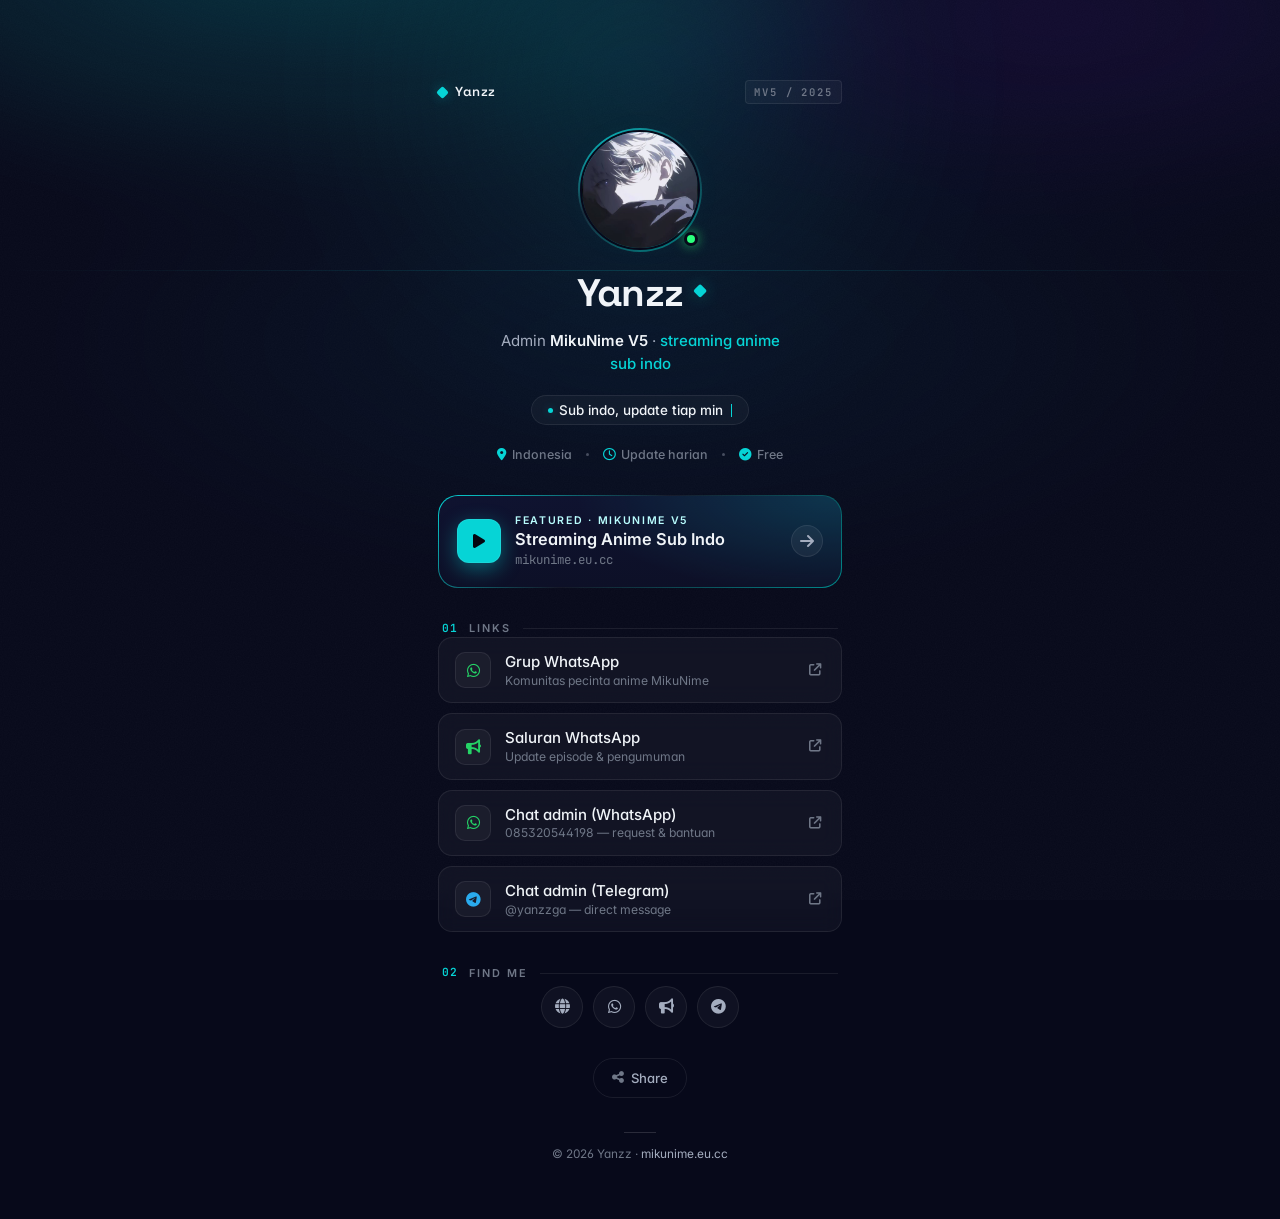
==== home.html @ 53635d84 "feat: vercel deploy + clean URL /home - Rename index.html -> home.html (canonical content lives at /" ====
<!DOCTYPE html>
<html lang="id">
<head>
    <meta charset="UTF-8" />
    <meta http-equiv="X-UA-Compatible" content="IE=edge" />
    <meta name="viewport" content="width=device-width, initial-scale=1.0, viewport-fit=cover" />

    <title>Yanzz — MikuNime V5 (Mikunime) · Streaming Anime Sub Indo</title>
    <meta name="title" content="Yanzz — MikuNime V5 (Mikunime) · Streaming Anime Sub Indo" />
    <meta name="description" content="Bio link Yanzz, admin MikuNime V5. Akses website MikuNime, grup &amp; saluran WhatsApp komunitas anime sub indo, dan kontak admin." />
    <meta name="keywords" content="yanzz, yanzz mikunime, mikunime, MikuNime, MikuNime V5, mikunime v5, miku nime, miku-nime, bio link mikunime, link in bio, streaming anime sub indo, anime sub indo gratis, nonton anime online, grup whatsapp anime, saluran whatsapp anime, komunitas anime indonesia" />
    <meta name="author" content="Yanzz" />
    <meta name="theme-color" content="#07091a" />
    <meta name="robots" content="index, follow" />
    <link rel="canonical" href="https://yanzz65.github.io/mikunime-biolink/" />

    <meta property="og:type" content="website" />
    <meta property="og:url" content="https://yanzz65.github.io/mikunime-biolink/" />
    <meta property="og:title" content="Yanzz — MikuNime V5 (Mikunime)" />
    <meta property="og:description" content="Akses website MikuNime V5, grup &amp; saluran WhatsApp komunitas anime sub indo, dan kontak admin." />
    <meta property="og:image" content="assets/profile.jpg" />
    <meta property="og:site_name" content="MikuNime V5 · Yanzz Bio Link" />

    <meta name="twitter:card" content="summary_large_image" />
    <meta name="twitter:title" content="Yanzz — MikuNime V5 (Mikunime)" />
    <meta name="twitter:description" content="Akses website MikuNime V5, grup &amp; saluran WhatsApp komunitas anime sub indo, dan kontak admin." />
    <meta name="twitter:image" content="assets/profile.jpg" />

    <link rel="icon" type="image/svg+xml" href="assets/favicon.svg" />
    <link rel="apple-touch-icon" href="assets/profile.jpg" />

    <link rel="preconnect" href="https://fonts.googleapis.com" />
    <link rel="preconnect" href="https://fonts.gstatic.com" crossorigin />
    <link href="https://fonts.googleapis.com/css2?family=Inter:wght@400;500;600;700&family=Space+Grotesk:wght@500;600;700&family=JetBrains+Mono:wght@400;500&display=swap" rel="stylesheet" />

    <link rel="stylesheet" href="https://cdnjs.cloudflare.com/ajax/libs/font-awesome/6.5.2/css/all.min.css" referrerpolicy="no-referrer" />

    <link rel="stylesheet" href="style.css" />

    <script type="application/ld+json">
    {
      "@context": "https://schema.org",
      "@type": "Person",
      "name": "Yanzz",
      "alternateName": ["Yanzz MikuNime", "Admin MikuNime V5"],
      "jobTitle": "Admin MikuNime V5",
      "url": "https://mikunime.eu.cc",
      "image": "assets/profile.jpg",
      "worksFor": {
        "@type": "Organization",
        "name": "MikuNime V5",
        "alternateName": "Mikunime",
        "url": "https://mikunime.eu.cc"
      },
      "sameAs": [
        "https://chat.whatsapp.com/KSGYkPV4TPLKQ3u8evFwgF",
        "https://whatsapp.com/channel/0029VbCQwRN1t90XMvgzU92q",
        "https://t.me/yanzzga"
      ]
    }
    </script>
</head>
<body>
    <div class="bg-glow" aria-hidden="true">
        <span class="orb"></span>
        <span class="scanline"></span>
    </div>

    <main class="container" id="biolink">
        <!-- Top brand bar -->
        <div class="brand-bar" aria-hidden="true">
            <span class="brand-bar__mark">
                <span class="brand-bar__mark-dot"></span>
                Yanzz
            </span>
            <span class="brand-bar__id">MV5 / 2025</span>
        </div>

        <!-- Hero -->
        <header class="hero" aria-label="Profil">
            <div class="avatar">
                <div class="avatar__inner">
                    <img src="assets/profile.jpg" alt="Foto Yanzz, admin MikuNime V5" loading="eager" decoding="async" />
                </div>
                <span class="avatar__dot" title="Online" aria-hidden="true"></span>
            </div>

            <h1 class="hero__name">
                Yanzz
                <span class="hero__name-mark" aria-hidden="true"></span>
            </h1>

            <p class="hero__role">
                Admin <strong>MikuNime V5</strong> · <span class="hero__role-accent">streaming anime sub indo</span>
            </p>

            <div class="hero__typed-stage" aria-live="polite">
                <span class="hero__typed-pill">
                    <span class="hero__typed-text" id="typed">Selamat datang.</span>
                    <span class="hero__typed-caret" aria-hidden="true"></span>
                </span>
            </div>

            <div class="meta" aria-hidden="true">
                <span class="meta__item"><i class="fa-solid fa-location-dot"></i> Indonesia</span>
                <span class="meta__sep"></span>
                <span class="meta__item"><i class="fa-regular fa-clock"></i> Update harian</span>
                <span class="meta__sep"></span>
                <span class="meta__item"><i class="fa-solid fa-circle-check"></i> Free</span>
            </div>
        </header>

        <!-- Featured -->
        <section class="featured" aria-labelledby="featured-title">
            <h2 id="featured-title" class="visually-hidden">Featured</h2>
            <a href="https://mikunime.eu.cc" target="_blank" rel="noopener" class="featured__btn">
                <span class="featured__icon">
                    <i class="fa-solid fa-play"></i>
                </span>
                <span class="featured__text">
                    <span class="featured__eyebrow">Featured · MikuNime V5</span>
                    <span class="featured__title">Streaming Anime Sub Indo</span>
                    <span class="featured__url">mikunime.eu.cc</span>
                </span>
                <span class="featured__arrow">
                    <i class="fa-solid fa-arrow-right"></i>
                </span>
            </a>
        </section>

        <!-- Main Links -->
        <nav class="links" aria-label="Daftar link">
            <p class="section-label">
                <span class="section-label__num">01</span>
                <span>Links</span>
                <span class="section-label__line"></span>
            </p>
            <ul class="links__list">
                <li>
                    <a href="https://chat.whatsapp.com/KSGYkPV4TPLKQ3u8evFwgF?mode=hqctcla" class="link-btn link-btn--wa" target="_blank" rel="noopener">
                        <span class="link-btn__icon"><i class="fa-brands fa-whatsapp"></i></span>
                        <span class="link-btn__text">
                            <span class="link-btn__title">Grup WhatsApp</span>
                            <span class="link-btn__desc">Komunitas pecinta anime MikuNime</span>
                        </span>
                        <span class="link-btn__chev"><i class="fa-solid fa-arrow-up-right-from-square"></i></span>
                    </a>
                </li>
                <li>
                    <a href="https://whatsapp.com/channel/0029VbCQwRN1t90XMvgzU92q" class="link-btn link-btn--wa" target="_blank" rel="noopener">
                        <span class="link-btn__icon"><i class="fa-solid fa-bullhorn"></i></span>
                        <span class="link-btn__text">
                            <span class="link-btn__title">Saluran WhatsApp</span>
                            <span class="link-btn__desc">Update episode &amp; pengumuman</span>
                        </span>
                        <span class="link-btn__chev"><i class="fa-solid fa-arrow-up-right-from-square"></i></span>
                    </a>
                </li>
                <li>
                    <a href="https://wa.me/6285320544198" class="link-btn link-btn--wa" target="_blank" rel="noopener">
                        <span class="link-btn__icon"><i class="fa-brands fa-whatsapp"></i></span>
                        <span class="link-btn__text">
                            <span class="link-btn__title">Chat admin (WhatsApp)</span>
                            <span class="link-btn__desc">085320544198 — request &amp; bantuan</span>
                        </span>
                        <span class="link-btn__chev"><i class="fa-solid fa-arrow-up-right-from-square"></i></span>
                    </a>
                </li>
                <li>
                    <a href="https://t.me/yanzzga" class="link-btn link-btn--tg" target="_blank" rel="noopener">
                        <span class="link-btn__icon"><i class="fa-brands fa-telegram"></i></span>
                        <span class="link-btn__text">
                            <span class="link-btn__title">Chat admin (Telegram)</span>
                            <span class="link-btn__desc">@yanzzga — direct message</span>
                        </span>
                        <span class="link-btn__chev"><i class="fa-solid fa-arrow-up-right-from-square"></i></span>
                    </a>
                </li>
            </ul>
        </nav>

        <!-- Socials -->
        <section class="socials-wrap" aria-label="Sosial">
            <p class="section-label">
                <span class="section-label__num">02</span>
                <span>Find me</span>
                <span class="section-label__line"></span>
            </p>
            <div class="socials">
                <h2 class="visually-hidden">Sosial Media</h2>
                <a href="https://mikunime.eu.cc" class="social" target="_blank" rel="noopener" aria-label="Website MikuNime V5" title="Website MikuNime V5">
                    <i class="fa-solid fa-globe"></i>
                </a>
                <a href="https://chat.whatsapp.com/KSGYkPV4TPLKQ3u8evFwgF?mode=hqctcla" class="social social--wa" target="_blank" rel="noopener" aria-label="Grup WhatsApp" title="Grup WhatsApp">
                    <i class="fa-brands fa-whatsapp"></i>
                </a>
                <a href="https://whatsapp.com/channel/0029VbCQwRN1t90XMvgzU92q" class="social social--wa" target="_blank" rel="noopener" aria-label="Saluran WhatsApp" title="Saluran WhatsApp">
                    <i class="fa-solid fa-bullhorn"></i>
                </a>
                <a href="https://t.me/yanzzga" class="social social--tg" target="_blank" rel="noopener" aria-label="Telegram" title="Telegram">
                    <i class="fa-brands fa-telegram"></i>
                </a>
            </div>
        </section>

        <!-- Share -->
        <button type="button" id="shareBtn" class="share-btn" aria-label="Bagikan halaman ini">
            <i class="fa-solid fa-share-nodes"></i>
            <span>Share</span>
        </button>

        <!-- Footer -->
        <footer class="footer">
            <span class="footer__rule" aria-hidden="true"></span>
            <p>&copy; <span id="year"></span> Yanzz · <a href="https://mikunime.eu.cc" target="_blank" rel="noopener">mikunime.eu.cc</a></p>
        </footer>
    </main>

    <div class="toast" id="toast" role="status" aria-live="polite"></div>

    <script src="script.js" defer></script>
</body>
</html>
---- style.css ----
/* =========================================
   Yanzz · Bio Link — midnight cyan edition
   ========================================= */

:root {
    --bg: #07091a;
    --bg-deep: #04050f;
    --bg-soft: #0d1027;
    --bg-card: #0f1330;

    --surface: rgba(255, 255, 255, 0.035);
    --surface-strong: rgba(255, 255, 255, 0.06);
    --surface-hover: rgba(6, 212, 214, 0.06);
    --border: rgba(255, 255, 255, 0.08);
    --border-strong: rgba(255, 255, 255, 0.14);
    --border-accent: rgba(6, 212, 214, 0.32);

    --accent: #06d4d6;
    --accent-bright: #1ce7ec;
    --accent-deep: #008a8c;
    --accent-soft: #b9fdfe;
    --accent-glow: rgba(6, 212, 214, 0.32);

    --warm: #ffb547;
    --wa: #25d366;
    --tg: #2aabee;

    --text: #f0f4f8;
    --text-dim: #a4adbf;
    --text-mute: #6f7787;

    --radius-sm: 10px;
    --radius-md: 14px;
    --radius-lg: 20px;
    --radius-pill: 999px;

    --easing: cubic-bezier(0.22, 0.61, 0.36, 1);
    --t-fast: 160ms;
    --t-base: 240ms;
}

/* ----- Reset ----- */
*, *::before, *::after { box-sizing: border-box; }
html, body { margin: 0; padding: 0; }
html {
    -webkit-text-size-adjust: 100%;
    scroll-behavior: smooth;
}
body {
    min-height: 100svh;
    font-family: "Inter", system-ui, -apple-system, "Segoe UI", Roboto, sans-serif;
    color: var(--text);
    background: var(--bg);
    line-height: 1.55;
    overflow-x: hidden;
    -webkit-font-smoothing: antialiased;
    text-rendering: optimizeLegibility;
    font-feature-settings: "ss01", "cv11";
}
a { color: inherit; text-decoration: none; }
img { display: block; max-width: 100%; height: auto; }
ul { list-style: none; margin: 0; padding: 0; }
button { font: inherit; cursor: pointer; }

::selection {
    background: var(--accent);
    color: var(--bg-deep);
}

.visually-hidden {
    position: absolute !important;
    width: 1px; height: 1px;
    padding: 0; margin: -1px;
    overflow: hidden;
    clip: rect(0, 0, 0, 0);
    white-space: nowrap;
    border: 0;
}

/* ----- Background: midnight aurora + grain ----- */
.bg-glow {
    position: fixed;
    inset: 0;
    z-index: -1;
    overflow: hidden;
    pointer-events: none;
}
.bg-glow::before {
    content: "";
    position: absolute;
    top: -25%;
    left: 50%;
    width: 130%;
    height: 90%;
    transform: translateX(-50%);
    background:
        radial-gradient(ellipse 55% 50% at 30% 20%, rgba(6, 212, 214, 0.22), transparent 65%),
        radial-gradient(ellipse 50% 40% at 75% 30%, rgba(80, 30, 180, 0.16), transparent 65%),
        radial-gradient(ellipse 60% 50% at 50% 70%, rgba(6, 90, 130, 0.12), transparent 65%);
    filter: blur(40px);
    opacity: 0.95;
}
.bg-glow::after {
    content: "";
    position: absolute;
    inset: 0;
    background-image: url("data:image/svg+xml;utf8,<svg xmlns='http://www.w3.org/2000/svg' width='200' height='200'><filter id='n'><feTurbulence type='fractalNoise' baseFrequency='0.85' numOctaves='2' stitchTiles='stitch'/><feColorMatrix values='0 0 0 0 1  0 0 0 0 1  0 0 0 0 1  0 0 0 0.05 0'/></filter><rect width='100%25' height='100%25' filter='url(%23n)'/></svg>");
    background-size: 200px 200px;
    mix-blend-mode: overlay;
    opacity: 0.55;
    pointer-events: none;
}

/* Single ambient orb — slow breath */
.orb {
    position: absolute;
    width: 520px; height: 520px;
    top: -180px; left: 50%;
    transform: translateX(-50%);
    border-radius: 50%;
    background: radial-gradient(circle, var(--accent), transparent 60%);
    filter: blur(120px);
    opacity: 0.28;
    animation: breathe 8s ease-in-out infinite;
}
@keyframes breathe {
    0%, 100% { opacity: 0.24; transform: translateX(-50%) scale(1); }
    50%      { opacity: 0.34; transform: translateX(-50%) scale(1.05); }
}

/* Subtle scanline accent over hero */
.scanline {
    position: absolute;
    top: 30%;
    left: 0;
    right: 0;
    height: 1px;
    background: linear-gradient(90deg, transparent, var(--accent-glow), transparent);
    opacity: 0.5;
}

/* ----- Container ----- */
.container {
    width: 100%;
    max-width: 460px;
    margin: 0 auto;
    padding: clamp(40px, 8vw, 72px) clamp(20px, 5vw, 28px) 56px;
    display: flex;
    flex-direction: column;
    gap: 26px;

    opacity: 0;
    transform: translateY(10px);
    transition: opacity 600ms var(--easing), transform 600ms var(--easing);
    position: relative;
    z-index: 1;
}
.container.is-visible {
    opacity: 1;
    transform: translateY(0);
}

/* ----- Top brand bar ----- */
.brand-bar {
    display: flex;
    align-items: center;
    justify-content: space-between;
    font-size: 0.7rem;
    color: var(--text-mute);
    letter-spacing: 0.16em;
    text-transform: uppercase;
    font-weight: 600;
    margin-bottom: -10px;
}
.brand-bar__mark {
    display: inline-flex;
    align-items: center;
    gap: 8px;
    color: var(--text);
    font-family: "Space Grotesk", "Inter", sans-serif;
    letter-spacing: 0.04em;
    text-transform: none;
    font-size: 0.82rem;
    font-weight: 600;
}
.brand-bar__mark-dot {
    width: 9px; height: 9px;
    background: var(--accent);
    border-radius: 2px;
    box-shadow: 0 0 12px var(--accent-glow);
    transform: rotate(45deg);
    flex-shrink: 0;
}
.brand-bar__id {
    color: var(--text-mute);
    font-family: "JetBrains Mono", "SF Mono", ui-monospace, monospace;
    font-size: 0.66rem;
    letter-spacing: 0.18em;
    border: 1px solid var(--border);
    padding: 3px 8px;
    border-radius: 4px;
    background: var(--surface);
}

/* ----- Hero ----- */
.hero {
    display: flex;
    flex-direction: column;
    align-items: center;
    text-align: center;
    gap: 14px;
    padding: 8px 0 4px;
}

.avatar {
    position: relative;
    width: 116px; height: 116px;
    border-radius: 50%;
    padding: 2px;
    background: linear-gradient(150deg, var(--accent) 0%, rgba(255, 255, 255, 0.06) 45%, var(--accent-deep) 100%);
}
.avatar::before {
    content: "";
    position: absolute;
    inset: -8px;
    border-radius: 50%;
    background: radial-gradient(circle, var(--accent-glow), transparent 65%);
    filter: blur(14px);
    z-index: -1;
    opacity: 0.55;
}
.avatar__inner {
    width: 100%; height: 100%;
    border-radius: 50%;
    overflow: hidden;
    background: var(--bg-deep);
    border: 2px solid var(--bg);
}
.avatar__inner img {
    width: 100%; height: 100%;
    object-fit: cover;
    transition: transform 600ms var(--easing);
}
.avatar:hover .avatar__inner img {
    transform: scale(1.04);
}
.avatar__dot {
    position: absolute;
    right: 4px; bottom: 6px;
    width: 14px; height: 14px;
    border-radius: 50%;
    background: #2bff7c;
    border: 3px solid var(--bg);
    box-shadow: 0 0 12px rgba(43, 255, 124, 0.6);
}

.hero__name {
    font-family: "Space Grotesk", "Inter", sans-serif;
    margin: 6px 0 0;
    font-size: clamp(2rem, 4vw + 1rem, 2.4rem);
    font-weight: 700;
    letter-spacing: -0.02em;
    color: var(--text);
    line-height: 1.1;
    display: inline-flex;
    align-items: center;
    gap: 10px;
}
.hero__name-mark {
    display: inline-block;
    width: 10px; height: 10px;
    background: var(--accent);
    border-radius: 2px;
    transform: rotate(45deg) translateY(-3px);
    box-shadow: 0 0 16px var(--accent-glow);
}

.hero__role {
    margin: 0;
    color: var(--text-dim);
    font-size: 0.94rem;
    font-weight: 400;
    max-width: 32ch;
}
.hero__role strong {
    color: var(--text);
    font-weight: 600;
}
.hero__role-accent {
    color: var(--accent);
    font-weight: 500;
}

/* Typed pill — fixed slot to prevent layout shift */
.hero__typed-stage {
    height: 38px;
    display: flex;
    align-items: center;
    justify-content: center;
    width: 100%;
    margin-top: 2px;
}
.hero__typed-pill {
    display: inline-flex;
    align-items: center;
    gap: 6px;
    font-size: 0.84rem;
    color: var(--text-dim);
    background: var(--surface);
    border: 1px solid var(--border);
    border-radius: var(--radius-pill);
    padding: 6px 16px;
    backdrop-filter: blur(12px);
    -webkit-backdrop-filter: blur(12px);
    height: 30px;
    max-width: min(360px, 90vw);
    white-space: nowrap;
    overflow: hidden;
}
.hero__typed-pill::before {
    content: "";
    width: 5px; height: 5px;
    border-radius: 50%;
    background: var(--accent);
    box-shadow: 0 0 8px var(--accent-glow);
    flex-shrink: 0;
}
.hero__typed-text {
    color: var(--text);
    font-weight: 500;
    overflow: hidden;
    text-overflow: ellipsis;
    min-width: 0;
}
.hero__typed-caret {
    display: inline-block;
    width: 1px;
    height: 1em;
    background: var(--accent);
    margin-left: 2px;
    flex-shrink: 0;
    animation: blink 1.05s steps(2) infinite;
}
@keyframes blink { 50% { opacity: 0; } }

/* Meta line */
.meta {
    display: flex;
    justify-content: center;
    align-items: center;
    gap: 14px;
    flex-wrap: wrap;
    color: var(--text-mute);
    font-size: 0.78rem;
    font-weight: 500;
    margin-top: 2px;
}
.meta__item {
    display: inline-flex;
    align-items: center;
    gap: 6px;
}
.meta__sep {
    width: 3px; height: 3px;
    border-radius: 50%;
    background: var(--text-mute);
    opacity: 0.6;
}
.meta__item i {
    color: var(--accent);
    font-size: 0.78rem;
}

/* ----- Section label ----- */
.section-label {
    display: flex;
    align-items: center;
    gap: 12px;
    font-size: 0.68rem;
    font-weight: 600;
    letter-spacing: 0.18em;
    text-transform: uppercase;
    color: var(--text-mute);
    margin: 6px 4px 0;
}
.section-label__num {
    color: var(--accent);
    font-family: "JetBrains Mono", "SF Mono", ui-monospace, monospace;
    font-weight: 600;
    letter-spacing: 0.05em;
    font-size: 0.7rem;
    text-transform: none;
}
.section-label__line {
    flex: 1;
    height: 1px;
    background: var(--border);
}

/* ----- Featured card ----- */
.featured {
    position: relative;
    border-radius: var(--radius-lg);
    padding: 1px;
    background: linear-gradient(140deg, var(--accent) 0%, rgba(255, 255, 255, 0.05) 45%, var(--accent-deep) 100%);
    transition: transform var(--t-base) var(--easing), box-shadow var(--t-base) var(--easing);
}
.featured__btn {
    display: flex;
    align-items: center;
    gap: 14px;
    width: 100%;
    padding: 18px;
    border-radius: calc(var(--radius-lg) - 1px);
    background:
        radial-gradient(120% 200% at 100% 0%, rgba(6, 212, 214, 0.18), transparent 55%),
        linear-gradient(180deg, var(--bg-card) 0%, var(--bg-soft) 100%);
    color: var(--text);
    border: 0;
    position: relative;
    overflow: hidden;
}
.featured__btn::after {
    content: "";
    position: absolute;
    inset: 0;
    background: radial-gradient(circle at 100% 0%, rgba(6, 212, 214, 0.22), transparent 55%);
    opacity: 0;
    transition: opacity var(--t-base) var(--easing);
    pointer-events: none;
}
.featured:hover {
    transform: translateY(-2px);
    box-shadow: 0 18px 40px rgba(0, 0, 0, 0.5), 0 0 0 1px var(--border-accent), 0 0 28px rgba(6, 212, 214, 0.18);
}
.featured:hover .featured__btn::after { opacity: 1; }

.featured__icon {
    width: 44px; height: 44px;
    flex-shrink: 0;
    display: grid;
    place-items: center;
    background: var(--accent);
    color: var(--bg-deep);
    border-radius: 12px;
    font-size: 16px;
    box-shadow: 0 6px 20px rgba(6, 212, 214, 0.4), 0 0 0 1px rgba(255, 255, 255, 0.08) inset;
}
.featured__text {
    flex: 1;
    display: flex;
    flex-direction: column;
    line-height: 1.3;
    min-width: 0;
    text-align: left;
}
.featured__eyebrow {
    font-size: 0.66rem;
    font-weight: 600;
    text-transform: uppercase;
    letter-spacing: 0.16em;
    color: var(--accent-soft);
}
.featured__title {
    font-size: 1.02rem;
    font-weight: 600;
    color: var(--text);
    margin-top: 2px;
}
.featured__url {
    font-size: 0.78rem;
    color: var(--text-mute);
    margin-top: 2px;
    font-family: "JetBrains Mono", "SF Mono", ui-monospace, monospace;
    font-feature-settings: "tnum";
}
.featured__arrow {
    width: 32px; height: 32px;
    display: grid;
    place-items: center;
    border-radius: 50%;
    background: rgba(255, 255, 255, 0.05);
    color: var(--text-dim);
    border: 1px solid var(--border);
    transition: transform var(--t-base) var(--easing), background var(--t-base) var(--easing), color var(--t-base) var(--easing);
    flex-shrink: 0;
}
.featured:hover .featured__arrow {
    transform: translateX(3px);
    background: var(--accent);
    color: var(--bg-deep);
    border-color: transparent;
}

/* ----- Link buttons ----- */
.links__list {
    display: flex;
    flex-direction: column;
    gap: 10px;
}

.link-btn {
    display: flex;
    align-items: center;
    gap: 14px;
    width: 100%;
    padding: 14px 14px 14px 16px;
    border-radius: var(--radius-md);
    background: var(--surface);
    border: 1px solid var(--border);
    color: var(--text);
    backdrop-filter: blur(10px);
    -webkit-backdrop-filter: blur(10px);
    position: relative;
    transition:
        transform var(--t-fast) var(--easing),
        background var(--t-fast) var(--easing),
        border-color var(--t-fast) var(--easing);
}
.link-btn::before {
    content: "";
    position: absolute;
    left: 0;
    top: 22%;
    bottom: 22%;
    width: 2px;
    background: var(--accent);
    opacity: 0;
    transition: opacity var(--t-fast) var(--easing);
    border-radius: 0 2px 2px 0;
}
.link-btn--wa::before { background: var(--wa); }
.link-btn--tg::before { background: var(--tg); }

.link-btn__icon {
    width: 36px; height: 36px;
    flex-shrink: 0;
    display: grid;
    place-items: center;
    border-radius: 10px;
    background: rgba(255, 255, 255, 0.04);
    color: var(--accent);
    font-size: 15px;
    border: 1px solid var(--border);
    transition: all var(--t-fast) var(--easing);
}
.link-btn--wa .link-btn__icon { color: var(--wa); }
.link-btn--tg .link-btn__icon { color: var(--tg); }

.link-btn__text {
    flex: 1;
    display: flex;
    flex-direction: column;
    text-align: left;
    line-height: 1.3;
    min-width: 0;
}
.link-btn__title {
    font-weight: 500;
    font-size: 0.94rem;
    color: var(--text);
}
.link-btn__desc {
    font-weight: 400;
    font-size: 0.76rem;
    color: var(--text-mute);
    margin-top: 1px;
    overflow: hidden;
    text-overflow: ellipsis;
    white-space: nowrap;
}
.link-btn__chev {
    color: var(--text-mute);
    font-size: 0.78rem;
    width: 24px; height: 24px;
    display: grid;
    place-items: center;
    flex-shrink: 0;
    transition: transform var(--t-fast) var(--easing), color var(--t-fast) var(--easing);
}

.link-btn:hover,
.link-btn:focus-visible {
    transform: translateY(-1px);
    background: var(--surface-hover);
    border-color: var(--border-strong);
    outline: none;
}
.link-btn:hover::before,
.link-btn:focus-visible::before {
    opacity: 1;
}
.link-btn:hover .link-btn__chev,
.link-btn:focus-visible .link-btn__chev {
    color: var(--text);
    transform: translateX(3px);
}
.link-btn:active { transform: translateY(0); }

/* ----- Socials ----- */
.socials {
    display: flex;
    justify-content: center;
    gap: 10px;
    flex-wrap: wrap;
    margin-top: 4px;
}
.social {
    width: 42px; height: 42px;
    display: grid;
    place-items: center;
    border-radius: 50%;
    background: var(--surface);
    border: 1px solid var(--border);
    color: var(--text-dim);
    font-size: 0.95rem;
    transition: all var(--t-fast) var(--easing);
}
.social:hover,
.social:focus-visible {
    transform: translateY(-2px);
    background: var(--accent);
    color: var(--bg-deep);
    border-color: transparent;
    box-shadow: 0 8px 22px rgba(6, 212, 214, 0.4);
    outline: none;
}
.social--wa:hover { background: var(--wa); color: #fff; box-shadow: 0 8px 22px rgba(37, 211, 102, 0.4); }
.social--tg:hover { background: var(--tg); color: #fff; box-shadow: 0 8px 22px rgba(42, 171, 238, 0.4); }

/* ----- Share ----- */
.share-btn {
    display: inline-flex;
    align-items: center;
    justify-content: center;
    gap: 8px;
    align-self: center;
    padding: 9px 18px;
    border-radius: var(--radius-pill);
    background: transparent;
    border: 1px solid var(--border);
    color: var(--text-dim);
    font-size: 0.82rem;
    font-weight: 500;
    transition: all var(--t-fast) var(--easing);
    margin-top: 4px;
}
.share-btn:hover,
.share-btn:focus-visible {
    color: var(--text);
    background: var(--surface);
    border-color: var(--border-accent);
    box-shadow: 0 0 14px rgba(6, 212, 214, 0.18);
    outline: none;
}
.share-btn i { color: var(--text-mute); transition: color var(--t-fast) var(--easing); }
.share-btn:hover i { color: var(--accent); }

/* ----- Footer ----- */
.footer {
    text-align: center;
    color: var(--text-mute);
    font-size: 0.74rem;
    margin-top: 8px;
    display: flex;
    flex-direction: column;
    align-items: center;
    gap: 6px;
}
.footer__rule {
    width: 32px;
    height: 1px;
    background: var(--border-strong);
    margin-bottom: 6px;
}
.footer p { margin: 0; }
.footer a {
    color: var(--text-dim);
    border-bottom: 1px solid transparent;
    transition: color var(--t-fast) var(--easing), border-color var(--t-fast) var(--easing);
}
.footer a:hover {
    color: var(--text);
    border-bottom-color: var(--accent);
}

/* ----- Toast ----- */
.toast {
    position: fixed;
    left: 50%;
    bottom: 24px;
    transform: translate(-50%, 16px);
    padding: 9px 16px;
    background: rgba(15, 19, 38, 0.95);
    border: 1px solid var(--border-accent);
    color: var(--text);
    border-radius: var(--radius-pill);
    font-size: 0.82rem;
    font-weight: 500;
    box-shadow: 0 12px 30px rgba(0, 0, 0, 0.5), 0 0 18px rgba(6, 212, 214, 0.18);
    backdrop-filter: blur(12px);
    -webkit-backdrop-filter: blur(12px);
    opacity: 0;
    pointer-events: none;
    transition: opacity 220ms ease, transform 220ms ease;
    z-index: 999;
}
.toast.is-show {
    opacity: 1;
    transform: translate(-50%, 0);
}

/* ----- Stagger ----- */
.fade-up {
    opacity: 0;
    transform: translateY(8px);
    transition: opacity 500ms var(--easing), transform 500ms var(--easing);
}
.fade-up.is-in { opacity: 1; transform: translateY(0); }

/* ----- Reduced motion ----- */
@media (prefers-reduced-motion: reduce) {
    *, *::before, *::after {
        animation-duration: 0.001ms !important;
        animation-iteration-count: 1 !important;
        transition-duration: 0.001ms !important;
    }
}

/* ----- Larger screens ----- */
@media (min-width: 640px) {
    .container { padding-top: 80px; }
    .avatar { width: 124px; height: 124px; }
}
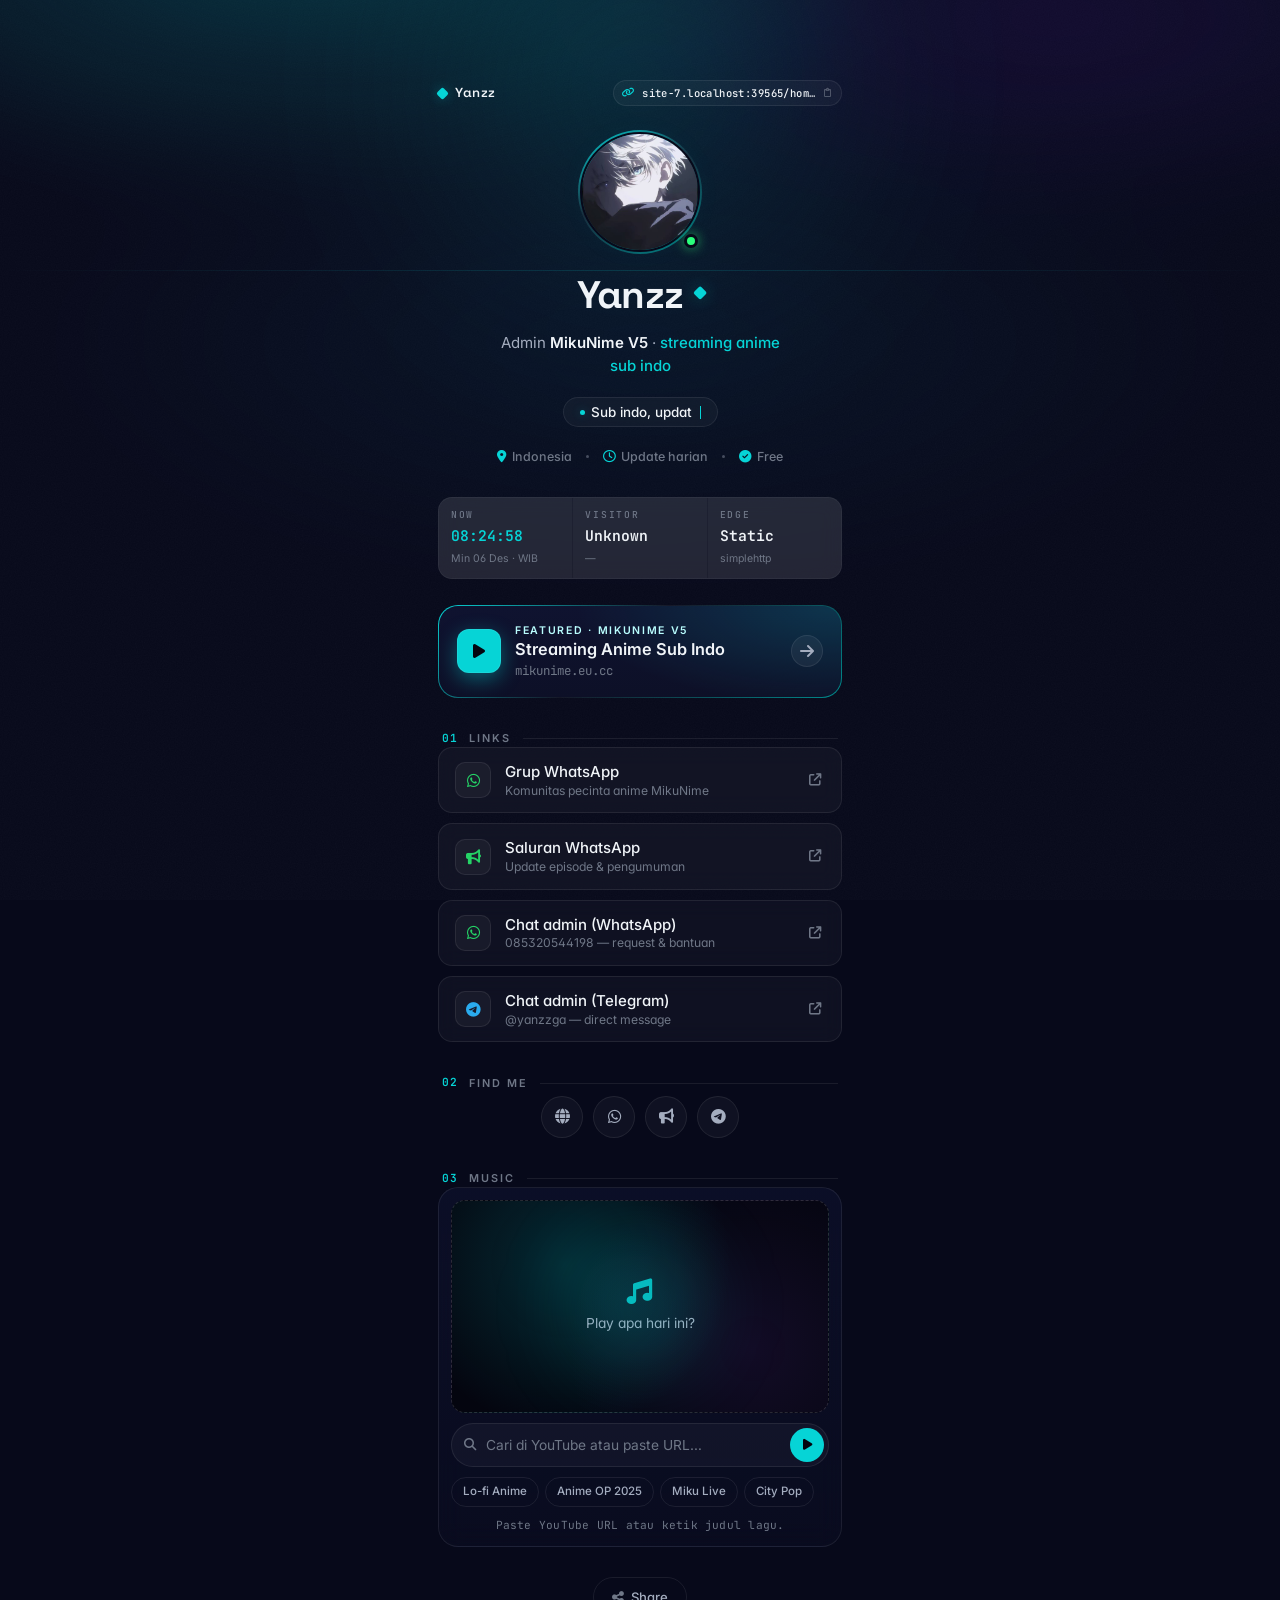
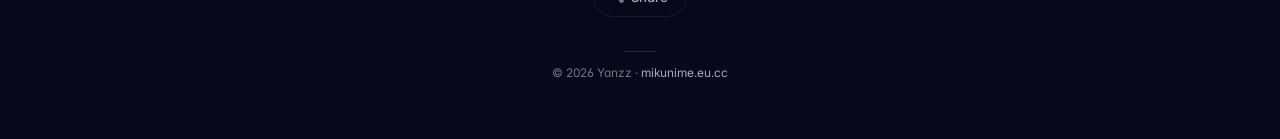
==== commit 0811d631: "feat: live stats + URL chip + YouTube music player URL chip (brand-bar right) - Replaces static MV5/" ====
--- a/home.html
+++ b/home.html
@@ -73,7 +73,11 @@
                 <span class="brand-bar__mark-dot"></span>
                 Yanzz
             </span>
-            <span class="brand-bar__id">MV5 / 2025</span>
+            <button type="button" class="url-chip" id="urlChip" aria-label="Tap untuk copy link halaman">
+                <i class="fa-solid fa-link" aria-hidden="true"></i>
+                <span class="url-chip__text" id="urlText">/home</span>
+                <i class="fa-regular fa-clipboard url-chip__copy" aria-hidden="true"></i>
+            </button>
         </div>
 
         <!-- Hero -->
@@ -110,6 +114,25 @@
             </div>
         </header>
 
+        <!-- Live stats -->
+        <section class="stats" aria-label="Live status">
+            <div class="stat">
+                <span class="stat__label">Now</span>
+                <span class="stat__value" id="clock">--:--:--</span>
+                <span class="stat__sub" id="dateline">— · WIB</span>
+            </div>
+            <div class="stat">
+                <span class="stat__label">Visitor</span>
+                <span class="stat__value" id="geoCity">Loading…</span>
+                <span class="stat__sub" id="geoMeta">—</span>
+            </div>
+            <div class="stat">
+                <span class="stat__label">Edge</span>
+                <span class="stat__value" id="edgeName">Vercel</span>
+                <span class="stat__sub" id="edgeRegion">global</span>
+            </div>
+        </section>
+
         <!-- Featured -->
         <section class="featured" aria-labelledby="featured-title">
             <h2 id="featured-title" class="visually-hidden">Featured</h2>
@@ -203,6 +226,39 @@
             </div>
         </section>
 
+        <!-- Music -->
+        <section class="player" aria-label="Music player">
+            <p class="section-label">
+                <span class="section-label__num">03</span>
+                <span>Music</span>
+                <span class="section-label__line"></span>
+            </p>
+            <div class="player__card">
+                <div class="player__display" id="playerDisplay" hidden>
+                    <iframe id="ytplayer" title="YouTube player" frameborder="0" allow="accelerometer; autoplay; clipboard-write; encrypted-media; gyroscope; picture-in-picture" allowfullscreen referrerpolicy="strict-origin-when-cross-origin"></iframe>
+                </div>
+                <div class="player__empty" id="playerEmpty">
+                    <span class="player__empty-pulse"></span>
+                    <i class="fa-solid fa-music"></i>
+                    <span>Play apa hari ini?</span>
+                </div>
+                <form class="player__form" id="playerForm" autocomplete="off">
+                    <span class="player__form-icon"><i class="fa-solid fa-magnifying-glass"></i></span>
+                    <input type="search" id="playerInput" placeholder="Cari di YouTube atau paste URL…" aria-label="Cari musik di YouTube" />
+                    <button type="submit" class="player__form-btn" aria-label="Play">
+                        <i class="fa-solid fa-play"></i>
+                    </button>
+                </form>
+                <div class="player__presets" role="group" aria-label="Quick play">
+                    <button type="button" data-q="lofi anime hip hop radio">Lo-fi Anime</button>
+                    <button type="button" data-q="anime opening 2025 best">Anime OP 2025</button>
+                    <button type="button" data-q="hatsune miku magical mirai live">Miku Live</button>
+                    <button type="button" data-q="japanese city pop 80s playlist">City Pop</button>
+                </div>
+                <p class="player__hint" id="playerHint">Paste YouTube URL atau ketik judul lagu.</p>
+            </div>
+        </section>
+
         <!-- Share -->
         <button type="button" id="shareBtn" class="share-btn" aria-label="Bagikan halaman ini">
             <i class="fa-solid fa-share-nodes"></i>
--- a/style.css
+++ b/style.css
@@ -718,6 +718,258 @@
 }
 .fade-up.is-in { opacity: 1; transform: translateY(0); }
 
+/* ----- URL chip (brand-bar right) ----- */
+.url-chip {
+    display: inline-flex;
+    align-items: center;
+    gap: 8px;
+    background: var(--surface);
+    border: 1px solid var(--border);
+    color: var(--text-dim);
+    padding: 4px 10px 4px 8px;
+    border-radius: var(--radius-pill);
+    font-family: "JetBrains Mono", "SF Mono", ui-monospace, monospace;
+    font-size: 0.66rem;
+    font-weight: 500;
+    letter-spacing: 0.04em;
+    text-transform: none;
+    cursor: pointer;
+    max-width: 60%;
+    overflow: hidden;
+    transition: all var(--t-fast) var(--easing);
+}
+.url-chip i { color: var(--accent); font-size: 0.62rem; flex-shrink: 0; }
+.url-chip__text {
+    color: var(--text);
+    overflow: hidden;
+    text-overflow: ellipsis;
+    white-space: nowrap;
+    min-width: 0;
+}
+.url-chip__copy { color: var(--text-mute) !important; opacity: 0.7; }
+.url-chip:hover {
+    border-color: var(--border-accent);
+    background: var(--surface-strong);
+    box-shadow: 0 0 12px rgba(6, 212, 214, 0.18);
+}
+.url-chip:hover .url-chip__copy { color: var(--accent) !important; opacity: 1; }
+.url-chip.is-copied {
+    border-color: var(--border-accent);
+    background: rgba(6, 212, 214, 0.1);
+    color: var(--accent-soft);
+}
+
+/* ----- Live stats card ----- */
+.stats {
+    display: grid;
+    grid-template-columns: repeat(3, 1fr);
+    gap: 1px;
+    background: var(--border);
+    border: 1px solid var(--border);
+    border-radius: var(--radius-md);
+    overflow: hidden;
+    backdrop-filter: blur(10px);
+    -webkit-backdrop-filter: blur(10px);
+}
+.stat {
+    background: var(--surface);
+    padding: 10px 12px;
+    display: flex;
+    flex-direction: column;
+    gap: 3px;
+    min-width: 0;
+}
+.stat__label {
+    font-family: "JetBrains Mono", "SF Mono", ui-monospace, monospace;
+    font-size: 0.6rem;
+    letter-spacing: 0.18em;
+    text-transform: uppercase;
+    color: var(--text-mute);
+    font-weight: 500;
+}
+.stat__value {
+    font-family: "JetBrains Mono", "SF Mono", ui-monospace, monospace;
+    font-variant-numeric: tabular-nums;
+    font-size: 0.92rem;
+    font-weight: 600;
+    color: var(--text);
+    overflow: hidden;
+    text-overflow: ellipsis;
+    white-space: nowrap;
+}
+#clock { color: var(--accent); }
+.stat__sub {
+    font-size: 0.66rem;
+    color: var(--text-mute);
+    overflow: hidden;
+    text-overflow: ellipsis;
+    white-space: nowrap;
+}
+
+/* ----- Music player ----- */
+.player__card {
+    border: 1px solid var(--border);
+    border-radius: var(--radius-lg);
+    background:
+        linear-gradient(180deg, rgba(15, 19, 48, 0.6) 0%, rgba(13, 16, 39, 0.4) 100%);
+    backdrop-filter: blur(12px);
+    -webkit-backdrop-filter: blur(12px);
+    padding: 12px;
+    display: flex;
+    flex-direction: column;
+    gap: 10px;
+    overflow: hidden;
+}
+.player__display {
+    position: relative;
+    width: 100%;
+    aspect-ratio: 16 / 9;
+    border-radius: var(--radius-md);
+    overflow: hidden;
+    background: #000;
+    box-shadow: 0 0 0 1px var(--border-accent), 0 8px 28px rgba(0, 0, 0, 0.4);
+}
+.player__display iframe {
+    position: absolute;
+    inset: 0;
+    width: 100%;
+    height: 100%;
+    border: 0;
+}
+.player__empty {
+    position: relative;
+    aspect-ratio: 16 / 9;
+    border-radius: var(--radius-md);
+    background:
+        radial-gradient(circle at 30% 30%, rgba(6, 212, 214, 0.18), transparent 55%),
+        radial-gradient(circle at 80% 70%, rgba(120, 60, 200, 0.12), transparent 55%),
+        var(--bg-deep);
+    border: 1px dashed var(--border-strong);
+    display: flex;
+    flex-direction: column;
+    align-items: center;
+    justify-content: center;
+    gap: 8px;
+    color: var(--text-dim);
+    font-size: 0.86rem;
+    overflow: hidden;
+}
+.player__empty i {
+    font-size: 1.6rem;
+    color: var(--accent);
+    opacity: 0.85;
+}
+.player__empty-pulse {
+    position: absolute;
+    width: 200px; height: 200px;
+    border-radius: 50%;
+    background: radial-gradient(circle, var(--accent-glow), transparent 60%);
+    filter: blur(40px);
+    animation: pulse 4s ease-in-out infinite;
+    pointer-events: none;
+}
+@keyframes pulse {
+    0%, 100% { opacity: 0.4; transform: scale(1); }
+    50%      { opacity: 0.7; transform: scale(1.15); }
+}
+
+.player__form {
+    display: flex;
+    align-items: center;
+    gap: 6px;
+    background: var(--surface);
+    border: 1px solid var(--border);
+    border-radius: var(--radius-pill);
+    padding: 4px 4px 4px 12px;
+    transition: border-color var(--t-fast) var(--easing), box-shadow var(--t-fast) var(--easing);
+}
+.player__form:focus-within {
+    border-color: var(--border-accent);
+    box-shadow: 0 0 14px rgba(6, 212, 214, 0.2);
+}
+.player__form-icon {
+    color: var(--text-mute);
+    font-size: 0.78rem;
+    display: grid;
+    place-items: center;
+    flex-shrink: 0;
+}
+.player__form input {
+    flex: 1;
+    background: transparent;
+    border: 0;
+    color: var(--text);
+    padding: 8px 4px;
+    font-family: inherit;
+    font-size: 0.86rem;
+    outline: none;
+    min-width: 0;
+}
+.player__form input::placeholder { color: var(--text-mute); }
+.player__form input::-webkit-search-cancel-button { -webkit-appearance: none; }
+.player__form-btn {
+    width: 34px; height: 34px;
+    border-radius: 50%;
+    border: 0;
+    background: var(--accent);
+    color: var(--bg-deep);
+    display: grid;
+    place-items: center;
+    font-size: 0.78rem;
+    flex-shrink: 0;
+    transition: all var(--t-fast) var(--easing);
+}
+.player__form-btn:hover,
+.player__form-btn:focus-visible {
+    background: var(--accent-bright);
+    transform: scale(1.05);
+    box-shadow: 0 6px 18px rgba(6, 212, 214, 0.45);
+    outline: none;
+}
+.player__form-btn.is-loading {
+    background: var(--surface-strong);
+    color: var(--text-mute);
+    pointer-events: none;
+}
+.player__form-btn.is-loading i {
+    animation: spin 0.8s linear infinite;
+}
+@keyframes spin { to { transform: rotate(360deg); } }
+
+.player__presets {
+    display: flex;
+    gap: 6px;
+    flex-wrap: wrap;
+}
+.player__presets button {
+    background: transparent;
+    border: 1px solid var(--border);
+    color: var(--text-dim);
+    font-size: 0.72rem;
+    font-weight: 500;
+    padding: 5px 11px;
+    border-radius: var(--radius-pill);
+    transition: all var(--t-fast) var(--easing);
+    font-family: inherit;
+}
+.player__presets button:hover,
+.player__presets button:focus-visible {
+    color: var(--accent);
+    border-color: var(--border-accent);
+    background: rgba(6, 212, 214, 0.06);
+    outline: none;
+}
+
+.player__hint {
+    margin: 0;
+    font-size: 0.7rem;
+    color: var(--text-mute);
+    text-align: center;
+    font-family: "JetBrains Mono", "SF Mono", ui-monospace, monospace;
+    letter-spacing: 0.02em;
+}
+.player__hint.is-error { color: var(--warm); }
+
 /* ----- Reduced motion ----- */
 @media (prefers-reduced-motion: reduce) {
     *, *::before, *::after {
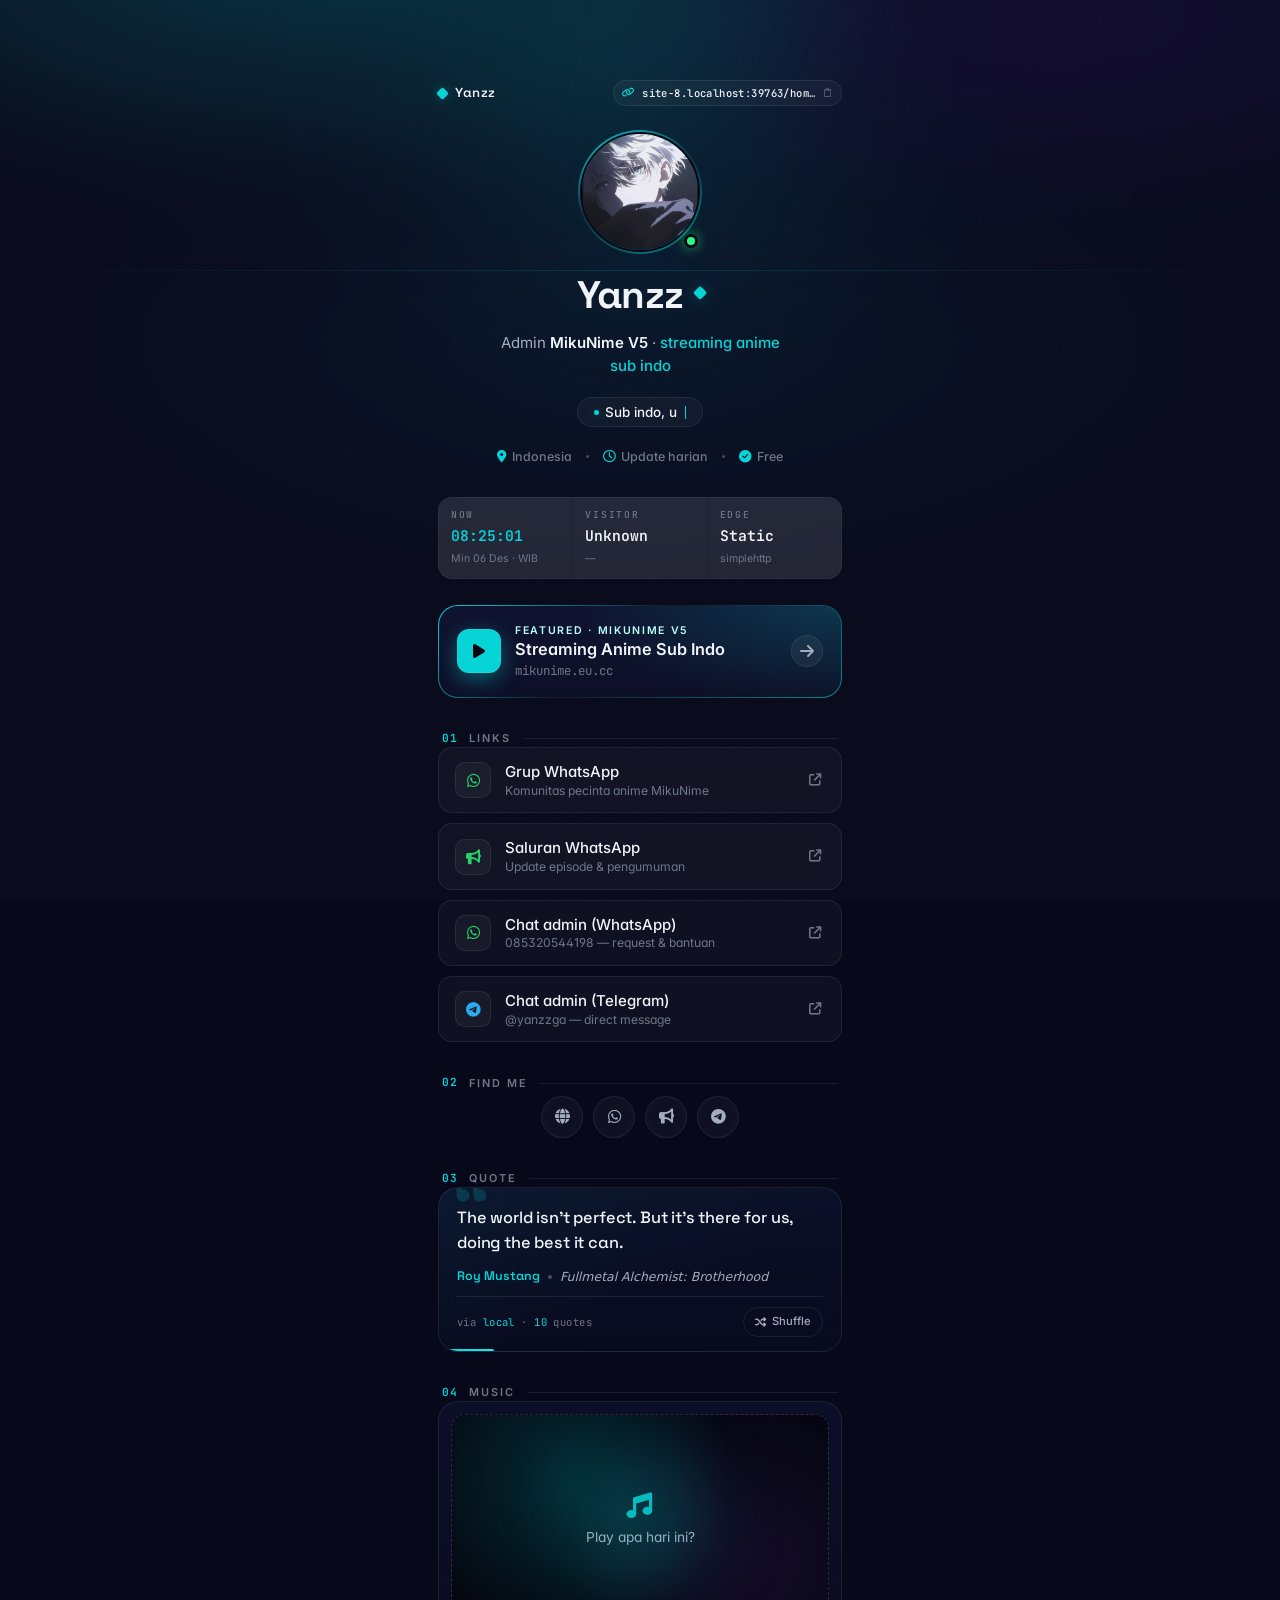
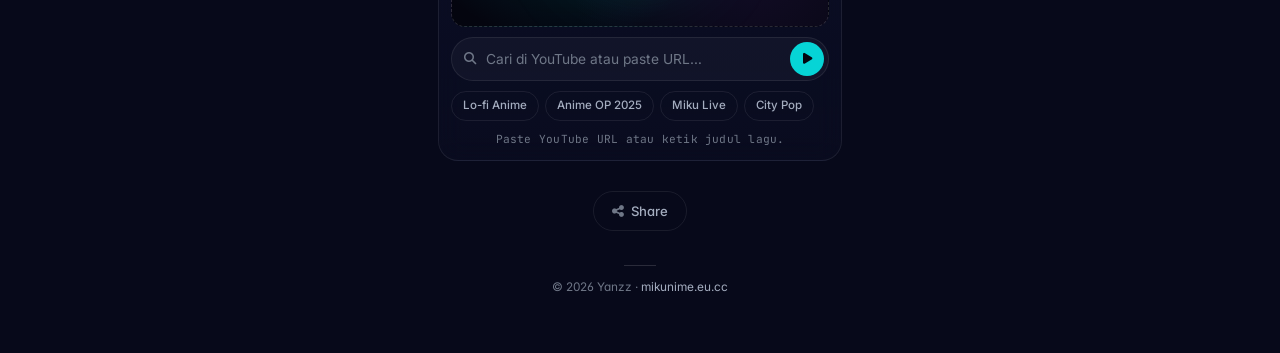
==== commit 36426e0a: "feat: anime quote section (7k+ quotes via yurippe API) - Section 03 'Quote' before music - Auto-rota" ====
--- a/home.html
+++ b/home.html
@@ -226,10 +226,36 @@
             </div>
         </section>
 
+        <!-- Anime quote -->
+        <section class="quote-section" aria-label="Anime quote of the moment">
+            <p class="section-label">
+                <span class="section-label__num">03</span>
+                <span>Quote</span>
+                <span class="section-label__line"></span>
+            </p>
+            <article class="quote-card" id="quoteCard">
+                <span class="quote-card__mark" aria-hidden="true">&ldquo;</span>
+                <p class="quote-card__text" id="quoteText">Memuat quote&hellip;</p>
+                <footer class="quote-card__meta">
+                    <span class="quote-card__char" id="quoteChar">&mdash;</span>
+                    <span class="quote-card__sep" aria-hidden="true"></span>
+                    <span class="quote-card__anime" id="quoteAnime">&mdash;</span>
+                </footer>
+                <div class="quote-card__bar">
+                    <span class="quote-card__source">via <span id="quoteSource">yurippe</span> &middot; <span id="quoteCount">7k+</span> quotes</span>
+                    <button type="button" class="quote-card__refresh" id="quoteRefresh" aria-label="Quote berikutnya">
+                        <i class="fa-solid fa-shuffle" aria-hidden="true"></i>
+                        <span>Shuffle</span>
+                    </button>
+                </div>
+                <span class="quote-card__progress" id="quoteProgress" aria-hidden="true"></span>
+            </article>
+        </section>
+
         <!-- Music -->
         <section class="player" aria-label="Music player">
             <p class="section-label">
-                <span class="section-label__num">03</span>
+                <span class="section-label__num">04</span>
                 <span>Music</span>
                 <span class="section-label__line"></span>
             </p>
--- a/style.css
+++ b/style.css
@@ -970,6 +970,130 @@
 }
 .player__hint.is-error { color: var(--warm); }
 
+/* ----- Anime quote card ----- */
+.quote-card {
+    position: relative;
+    padding: 18px 18px 14px;
+    border-radius: var(--radius-lg);
+    border: 1px solid var(--border);
+    background:
+        linear-gradient(160deg, rgba(6, 212, 214, 0.06) 0%, transparent 60%),
+        linear-gradient(180deg, rgba(15, 19, 48, 0.55) 0%, rgba(13, 16, 39, 0.35) 100%);
+    backdrop-filter: blur(12px);
+    -webkit-backdrop-filter: blur(12px);
+    overflow: hidden;
+    transition: opacity 320ms var(--easing), transform 320ms var(--easing);
+}
+.quote-card.is-fading { opacity: 0; transform: translateY(4px); }
+
+.quote-card__mark {
+    position: absolute;
+    top: -22px;
+    left: 12px;
+    font-family: "Space Grotesk", "Inter", serif;
+    font-size: 6rem;
+    line-height: 1;
+    color: var(--accent);
+    opacity: 0.18;
+    pointer-events: none;
+    user-select: none;
+}
+
+.quote-card__text {
+    margin: 0 0 12px;
+    font-family: "Space Grotesk", "Inter", sans-serif;
+    font-size: 1.02rem;
+    line-height: 1.5;
+    font-weight: 500;
+    color: var(--text);
+    letter-spacing: -0.01em;
+    position: relative;
+    z-index: 1;
+}
+
+.quote-card__meta {
+    display: flex;
+    align-items: center;
+    gap: 8px;
+    flex-wrap: wrap;
+    margin-bottom: 10px;
+    font-size: 0.78rem;
+    color: var(--text-dim);
+    position: relative;
+    z-index: 1;
+}
+.quote-card__char {
+    font-weight: 600;
+    color: var(--accent);
+    font-family: "Space Grotesk", "Inter", sans-serif;
+}
+.quote-card__sep {
+    width: 4px; height: 4px;
+    border-radius: 50%;
+    background: var(--text-mute);
+    opacity: 0.6;
+}
+.quote-card__anime {
+    color: var(--text-dim);
+    font-style: italic;
+}
+
+.quote-card__bar {
+    display: flex;
+    align-items: center;
+    justify-content: space-between;
+    gap: 8px;
+    padding-top: 10px;
+    border-top: 1px solid var(--border);
+    font-size: 0.66rem;
+    color: var(--text-mute);
+    position: relative;
+    z-index: 1;
+}
+.quote-card__source {
+    font-family: "JetBrains Mono", "SF Mono", ui-monospace, monospace;
+    letter-spacing: 0.04em;
+}
+.quote-card__source span {
+    color: var(--accent);
+}
+
+.quote-card__refresh {
+    display: inline-flex;
+    align-items: center;
+    gap: 6px;
+    background: transparent;
+    border: 1px solid var(--border);
+    color: var(--text-dim);
+    font-size: 0.7rem;
+    font-weight: 500;
+    padding: 5px 11px;
+    border-radius: var(--radius-pill);
+    transition: all var(--t-fast) var(--easing);
+    font-family: inherit;
+}
+.quote-card__refresh:hover,
+.quote-card__refresh:focus-visible {
+    color: var(--accent);
+    border-color: var(--border-accent);
+    background: rgba(6, 212, 214, 0.06);
+    outline: none;
+}
+.quote-card__refresh.is-loading i {
+    animation: spin 0.8s linear infinite;
+}
+
+.quote-card__progress {
+    position: absolute;
+    bottom: 0;
+    left: 0;
+    height: 2px;
+    background: linear-gradient(90deg, var(--accent), var(--accent-bright));
+    width: 0%;
+    transition: width 50ms linear;
+    border-radius: 0 2px 0 0;
+}
+
 /* ----- Reduced motion ----- */
 @media (prefers-reduced-motion: reduce) {
     *, *::before, *::after {
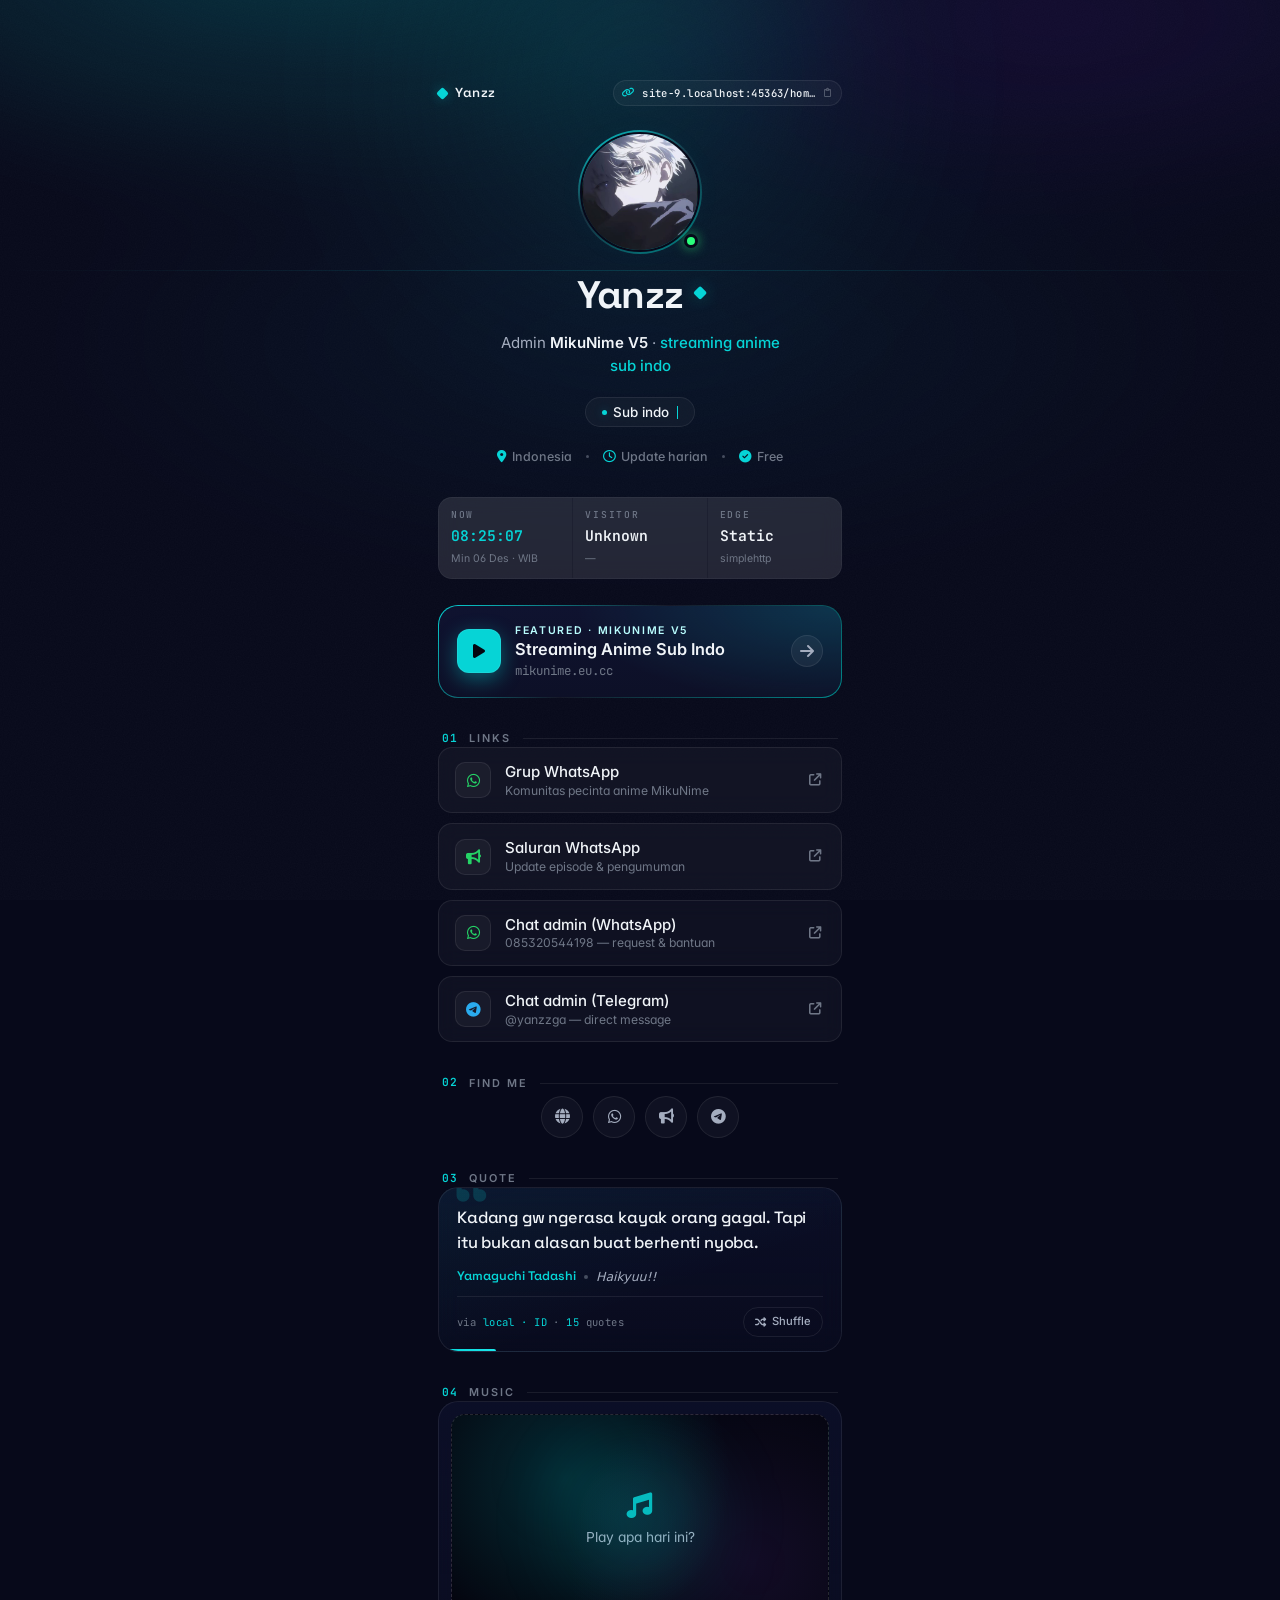
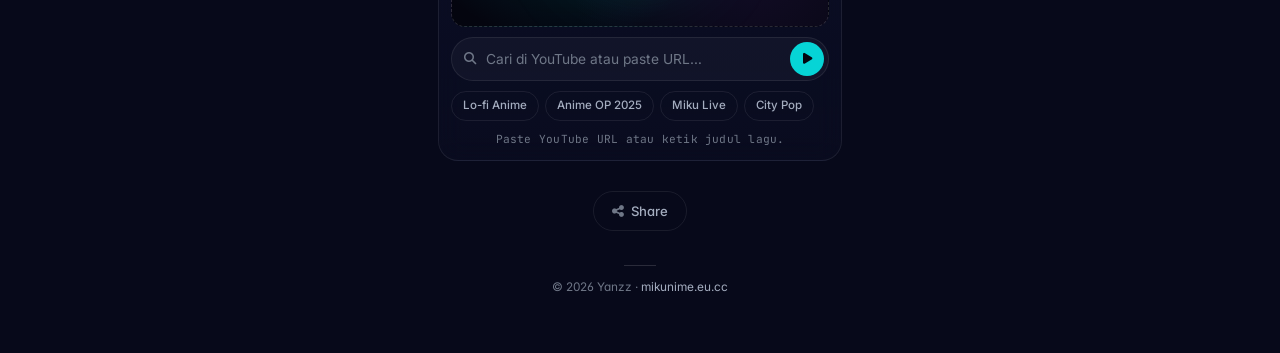
==== commit a5bb934b: "Update canonical and Open Graph URLs" ====
--- a/home.html
+++ b/home.html
@@ -12,10 +12,10 @@
     <meta name="author" content="Yanzz" />
     <meta name="theme-color" content="#07091a" />
     <meta name="robots" content="index, follow" />
-    <link rel="canonical" href="https://yanzz65.github.io/mikunime-biolink/" />
+    <link rel="canonical" href="https://mikunime.biz.id" />
 
     <meta property="og:type" content="website" />
-    <meta property="og:url" content="https://yanzz65.github.io/mikunime-biolink/" />
+    <meta property="og:url" content="https://mikunime.biz.id" />
     <meta property="og:title" content="Yanzz — MikuNime V5 (Mikunime)" />
     <meta property="og:description" content="Akses website MikuNime V5, grup &amp; saluran WhatsApp komunitas anime sub indo, dan kontak admin." />
     <meta property="og:image" content="assets/profile.jpg" />
